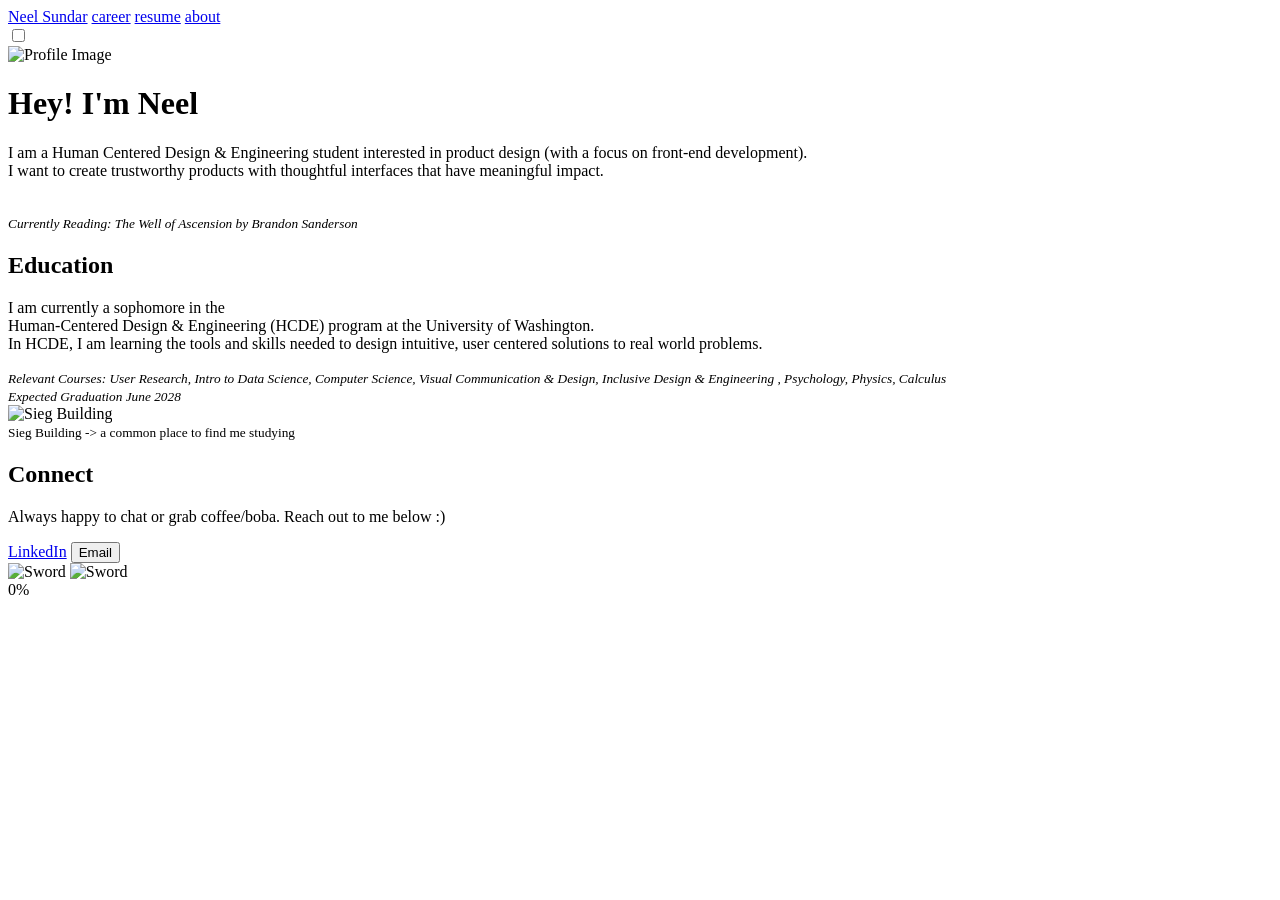
==== about.html @ bd40997f "Add files via upload" ====
<!DOCTYPE html>
<html lang="en">
<head>

  <meta charset="UTF-8" />
  <meta http-equiv="X-UA-Compatible" content="IE=edge">
  <meta name="viewport" content="width=device-width, initial-scale=1.0" />
  <title>Career | Neel Sundar</title>

  <link rel="stylesheet" href="css/styles.css" />
  <link href="https://fonts.googleapis.com/css2?family=JetBrains+Mono:wght@300;400;600&display=swap" rel="stylesheet">

</head>
<body>

<div class="astro-bg">
    <div class="sun"></div>
    <div class="moon"></div>
  </div>
<nav>
    <div class="nav-links">
      <a href="index.html">Neel Sundar</a>
      <a href="career.html">career</a>
      <a href="assets/images/Neel Sundar Resume.pdf" target = "_blank">resume</a>
      <a href="about.html">about</a>
    </div>

    <div class="theme-switch">
  <input type="checkbox" id="theme-toggle" />
  <label for="theme-toggle">
    <span class="toggle-circle"></span>
  </label>
  </div>
</nav>


<header class="hero">
  <div class="hero-container">

    <div class="hero-image">
      <img src="assets/images/profile.jpg" alt="Profile Image">
    </div>

    <div class="hero-text">
      <h1>Hey! I'm Neel</h1>
      <p>
        I am a Human Centered Design & Engineering student interested in product design (with a focus on front-end development). <br>
        I want to create trustworthy products with thoughtful interfaces that have meaningful impact. <br>
      </p>
      <small><br><i>Currently Reading: The Well of Ascension by Brandon Sanderson</i></small>
    </div>


  </div>

  <div class="hero-container">


    <div class="hero-text">
      <h2>Education</h2>
      <p>
        I am currently a sophomore in the <br>Human-Centered Design & Engineering (HCDE) program at the University of Washington.<br>
        In HCDE, I am learning the tools and skills needed to design intuitive, user centered solutions to real world problems.
    
      </p>
      <small><i>Relevant Courses: User Research, Intro to Data Science, Computer Science, Visual Communication & Design, Inclusive Design & Engineering
        , Psychology, Physics, Calculus <br> Expected Graduation June 2028</i></small>
    </div>


    <div class="hero-image">
      <img src="assets/images/Education.jpg" alt="Sieg Building">
      <small><br>Sieg Building -> a common place to find me studying</small>
    </div>
  </div>

</header>

<section class="connect">
  <h2>Connect</h2>
  <p>Always happy to chat or grab coffee/boba. Reach out to me below :)</p>

  <div class="connect-links">
    <a href="https://www.linkedin.com/in/neel-sundar/" target="_blank" class="connect-btn">LinkedIn</a>
    <button id="copy-email" class="connect-btn">Email</button>
  </div>
</section>



<div class="sword-scene">
  <img src="assets/images/BlackSwordDrawing.svg"
       class="sword-img sword-sun"
       alt="Sword">

  <img src="assets/images/WhiteSwordDrawing.svg"
       class="sword-img sword-moon"
       alt="Sword">
  <div class="scroll-percentage" id="scrollPercentage">0%</div>
  <div class="fire"></div>
</div>
<script src="js/main.js"></script>
</body>
</html>
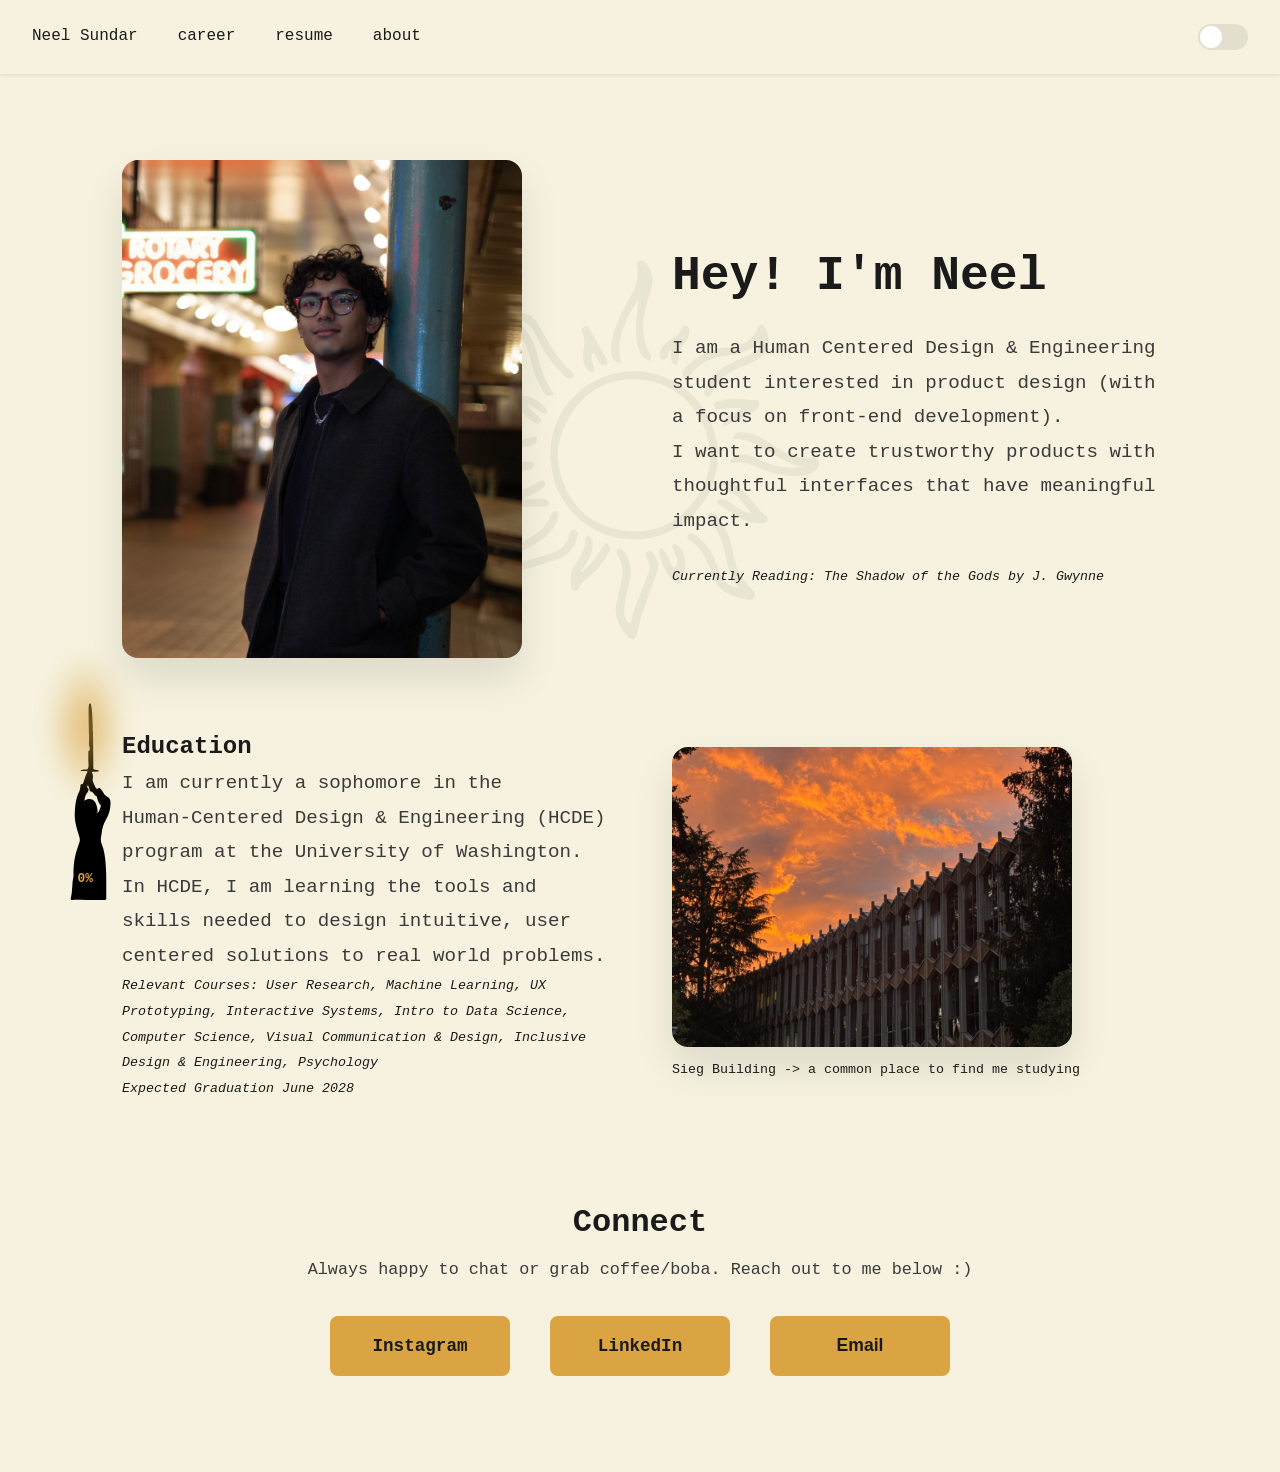
==== commit 11517bb3: "Add files via upload Changed read me + insta ANd added new preojects index.html" ====
--- a/about.html
+++ b/about.html
@@ -47,7 +47,7 @@
         I am a Human Centered Design & Engineering student interested in product design (with a focus on front-end development). <br>
         I want to create trustworthy products with thoughtful interfaces that have meaningful impact. <br>
       </p>
-      <small><br><i>Currently Reading: The Well of Ascension by Brandon Sanderson</i></small>
+      <small><br><i>Currently Reading: The Shadow of the Gods by J. Gwynne</i></small>
     </div>
 
 
@@ -63,8 +63,7 @@
         In HCDE, I am learning the tools and skills needed to design intuitive, user centered solutions to real world problems.
     
       </p>
-      <small><i>Relevant Courses: User Research, Intro to Data Science, Computer Science, Visual Communication & Design, Inclusive Design & Engineering
-        , Psychology, Physics, Calculus <br> Expected Graduation June 2028</i></small>
+      <small><i>Relevant Courses: User Research, Machine Learning, UX Prototyping, Interactive Systems, Intro to Data Science, Computer Science, Visual Communication & Design, Inclusive Design & Engineering, Psychology <br> Expected Graduation June 2028</i></small>
     </div>
 
 
@@ -81,6 +80,8 @@
   <p>Always happy to chat or grab coffee/boba. Reach out to me below :)</p>
 
   <div class="connect-links">
+    <a href="https://www.instagram.com/neel_sxndar/" target="_blank" class="connect-btn">Instagram</a>
+
     <a href="https://www.linkedin.com/in/neel-sundar/" target="_blank" class="connect-btn">LinkedIn</a>
     <button id="copy-email" class="connect-btn">Email</button>
   </div>
--- a/css/styles.css
+++ b/css/styles.css
@@ -0,0 +1,895 @@
+/* =========================
+   THEME SYSTEM
+========================= */
+
+:root {
+  /* 🌞 SUN THEME (Default) */
+  --bg-color: #f6f2df;          /* warm off-white */
+  --text-color: #1a1a1a;
+  --muted-text: #3a3a3a;
+  --accent-color: #d9a441;      /* warm gold */
+  --card-bg: #fff8e7;
+  --border-color: rgba(0, 0, 0, 0.08);
+}
+
+/* 🌙 MOON THEME */
+[data-theme="moon"] {
+  --bg-color: #0f1118;          /* deep dark base */
+  --text-color: #e6e9f0;
+  --muted-text: #c4cad8;
+  --accent-color: #4a6fa5;      /* greyish blue */
+  --card-bg: #161b26;
+  --border-color: rgba(255, 255, 255, 0.08);
+}
+
+
+/* =========================
+   RESET
+========================= */
+
+* {
+  margin: 0;
+  padding: 0;
+  box-sizing: border-box;
+}
+
+
+/* =========================
+   BASE
+========================= */
+
+body {
+  padding-top:100px;
+  font-family: "JetBrains Mono", "Courier New", monospace;
+  line-height: 1.6;
+
+  background: var(--bg-color);
+  color: var(--text-color);
+
+  padding-left: 2rem;
+  padding-right: 2rem;
+  padding-bottom: 2rem;
+  max-width: 1100px;
+  margin: 0 auto;
+
+  transition: background 0.3s ease, color 0.3s ease;
+}
+
+
+/* NAVIGATION */
+
+/* Fixed navbar */
+nav {
+  position: fixed;
+  top: 0;
+  left: 0;
+  width: 100%;
+  z-index: 1000;
+  display: flex;
+  justify-content: space-between; /* left = links, right = theme toggle */
+  align-items: center;
+  padding: 1.5rem 2rem; /* adjust to your original spacing */
+  background-color: var(--bg-color); /* optional */
+  box-shadow: 0 2px 4px var(--border-color); /* optional */
+}
+
+/* Keep nav links on the left */
+.nav-links {
+  display: flex;
+  gap: 40px;
+}
+
+
+
+nav a {
+  text-decoration: none;
+  color: var(--text-color);
+  font-weight: 500;
+  transition: color 0.2s ease;
+}
+
+nav a:hover {
+  color: var(--accent-color);
+}
+
+/* ========================= */
+/* THEME TOGGLE SWITCH */
+/* ========================= */
+
+/* Keep theme toggle on the right */
+.theme-switch {
+  display: flex;
+  align-items: center;
+}
+
+.theme-switch input {
+  display: none;
+}
+
+.theme-switch label {
+  width: 50px;
+  height: 26px;
+  background: var(--border-color);
+  border-radius: 50px;
+  position: relative;
+  cursor: pointer;
+  transition: background 0.3s ease;
+}
+
+.theme-switch .toggle-circle {
+  width: 22px;
+  height: 22px;
+  background: white;
+  border-radius: 50%;
+  position: absolute;
+  top: 2px;
+  left: 2px;
+  transition: transform 0.3s ease;
+}
+
+/* When checked → move circle */
+.theme-switch input:checked + label .toggle-circle {
+  transform: translateX(24px);
+}
+
+/* Dark mode active styling */
+[data-theme="moon"] .theme-switch label {
+  background: var(--accent-color);
+}
+
+/* =========================
+   HERO
+========================= */
+.career-section {
+  padding-top: 10px; /* adjust based on navbar height */
+}
+
+
+.hero h1 {
+  font-size: 3rem;
+  margin-bottom: 1rem;
+}
+
+.hero p {
+  font-size: 1.2rem;
+  max-width: 650px;
+  color: var(--muted-text);
+}
+
+
+/* =========================
+   WORK SECTION
+========================= */
+
+.featured-work {
+  margin-top: 4rem;
+}
+
+.project-grid {
+  display: grid;
+  grid-template-columns: repeat(auto-fit, minmax(260px, 1fr));
+  gap: 2rem;
+  margin-top: 2rem;
+}
+
+
+/* =========================
+   PROJECT CARD
+========================= */
+
+.project-card {
+  padding: 1.8rem;
+  background: var(--card-bg);
+  border: 1px solid var(--border-color);
+  border-radius: 12px;
+
+  text-decoration: none;
+  color: inherit;
+
+  transition: transform 0.3s ease, box-shadow 0.3s ease;
+}
+html {
+  overflow-y: scroll;
+}
+/* =========================
+   GLOBAL LINKS
+========================= */
+
+/* Base link style (outside navbar) */
+a {
+  text-decoration: none;
+  color: var(--accent-color);
+}
+
+/* Remove animation from navbar links */
+nav a {
+  color: var(--text-color);
+  transition: color 0.2s ease;
+}
+
+/* Keep your navbar hover color */
+nav a:hover {
+  color: var(--accent-color);
+}
+
+/* Animate NON-navbar links */
+body a:not(nav a) {
+  display: inline-block;
+  transition: transform 0.15s ease;
+}
+
+/* Grow slightly when clicked */
+body a:not(nav a):hover {
+  transform: scale(1.04);
+}
+
+.project-card:hover {
+  transform: translateY(-6px);
+  box-shadow: 0 10px 25px rgba(0, 0, 0, 0.08);
+}
+.project-item {
+  display: flex;
+  gap: 40px;
+  align-items: center;
+  padding: 30px 0;
+}
+
+.project-image img {
+  width: 200px;
+  border-radius: 12px;
+}
+
+.project-info {
+  max-width: 500px;
+}
+
+.project-item:visited {
+  color: inherit;   /* 🔥 removes purple visited color */
+}
+
+.project-link {
+  color: var(--accent-color);
+  font-weight: 500;
+}
+
+.project-item:hover .project-link {
+  opacity: 0.8;
+}
+
+
+/* ====================
+  Container 
+=====================*/
+.featured-work {
+  padding: 4rem 2rem;
+  max-width: 900px;
+  margin: 0 auto;
+}
+
+.section-title {
+  font-size: 2.5rem;
+  font-weight: 600;
+  margin-bottom: 1.5rem;
+  text-align: center;
+}
+
+/* Project List */
+.project-list {
+  display: flex;
+  flex-direction: column;
+  gap: 1.6rem;
+}
+
+/* Single Project */
+.project-item {
+  display: flex;
+  justify-content: space-between;
+  align-items: center;
+  padding: 1.4rem 1.8rem;
+  text-decoration: none;
+  border: 2px solid var(--border-color);
+  border-radius: 8px;
+  transition: all 0.25s ease;
+  background: var(--card-bg);
+}
+
+.project-item:hover {
+  border-color: var(--accent-color);
+  background: var(--bg-color);
+  transform: translateY(-3px);
+}
+
+.project-info h3 {
+  font-size: 1.6rem;
+  margin-bottom: 0.8rem;
+  font-weight: 600;
+  color: var(--text-color);
+}
+.project-info p {
+  font-size: 1.05rem;
+  color: var(--muted-text);   /* 🔥 use theme variable */
+  margin-bottom: 1rem;
+  line-height: 1.6;
+}
+
+/* Arrow on right */
+.arrow {
+  font-size: 1.5rem;
+  color: var(--muted-text);
+  transition: color 0.25s ease;
+}
+
+.project-item:hover .arrow {
+  color: var(--muted-text);
+}
+
+/* ========================= */
+/* HERO LAYOUT */
+/* ========================= */
+
+.hero-container {
+  display: grid;
+  grid-template-columns: 1fr 1fr;
+  gap: 4rem;
+  align-items: center;
+  padding-top: 60px;
+}
+
+
+/* Image */
+
+.hero-image img {
+  width: 100%;
+  max-width: 400px;
+  border-radius: 16px;
+  object-fit: cover;
+  box-shadow: 0 20px 40px rgba(0, 0, 0, 0.1);
+}
+
+/* Text */
+
+.hero-text h1 {
+  font-size: 3rem;
+  margin-bottom: 1rem;
+}
+
+.hero-text p {
+  font-size: 1.2rem;
+  line-height: 1.8;
+  color: var(--muted-text);
+  max-width: 500px;
+}
+
+@media (max-width: 768px) {
+  .hero-container {
+    grid-template-columns: 1fr;
+    text-align: center;
+  }
+
+  .hero-image {
+    display: flex;
+    justify-content: center;
+  }
+}
+
+/* =========================
+   BUTTONS
+========================= */
+
+button {
+  background: var(--accent-color);
+  color: white;
+  border: none;
+  padding: 0.6rem 1.2rem;
+  border-radius: 8px;
+  cursor: pointer;
+  font-weight: 500;
+
+  transition: opacity 0.2s ease, transform 0.2s ease;
+}
+
+button:hover {
+  opacity: 0.85;
+  transform: scale(1.05);
+}
+
+
+.swap-word {
+  color: var(--accent-color);
+  position: relative;
+}
+
+/* Blinking cursor */
+.swap-word::after {
+  content: "|";
+  margin-left: 4px;
+  animation: blink 2s infinite;
+}
+
+@keyframes blink {
+  0%, 50%, 100% { opacity: 1; }
+  25%, 75% { opacity: 0; }
+}
+
+/* =========================
+   HOME IDENTITY SECTION
+========================= */
+
+.hero-identity {
+  min-height: 80vh;      /* full viewport height */
+  display: flex;
+  align-items: center;     /* vertically center the hero content */
+  justify-content: center; /* horizontal center */
+  padding: 4rem 0 4rem 0;         /* optional padding */
+}
+
+.hero-identity-container {
+  max-width: 900px;
+  display: flex;
+  flex-direction: column;
+  gap: 1.2rem;
+  position: relative;
+}
+
+.hero-name {
+  font-family: 'JetBrains Mono', monospace;
+  font-size: clamp(3rem, 6vw, 5rem);
+  font-weight: 500;
+  transition: all 0.3s ease;
+  cursor: pointer;
+  user-select: none;
+}
+
+/* Click Interaction */
+.hero-name.active {
+  letter-spacing: 0.3em;
+  text-transform: uppercase;
+}
+
+/* Role Styling */
+.hero-role {
+  font-size: 1.2rem;
+  color: var(--muted-text);
+  letter-spacing: 0.08em;
+  text-transform: uppercase;
+  white-space: nowrap;
+}
+
+.swap-word {
+  color: var(--accent-color);
+}
+/* =========================
+   SCROLL ARROW
+========================= */
+
+.scroll-indicator {
+  position: absolute;
+  bottom: 2.5rem;
+  font-size: 1.5rem;
+  color: var(--muted-text);
+  opacity: 0.6;
+  animation: bounce 2s infinite;
+  cursor: pointer;
+  user-select: none;
+}
+
+/* Center it horizontally */
+.hero-identity {
+  position: relative; /* required for absolute positioning */
+}
+
+/* Animation */
+@keyframes bounce {
+  0%, 100% {
+    transform: translateY(0);
+  }
+  50% {
+    transform: translateY(10px);
+  }
+}
+
+.case-container{
+max-width:800px;
+margin:0 auto;
+padding-top: 100px;
+}
+
+.case-hero{
+  display: block;
+  margin: 40px auto;
+
+  width: 100%;
+  max-width: 700px;
+
+  border-radius: 12px;
+  box-shadow: 0 12px 20px rgba(0, 0, 0, 0.08);
+}
+
+/*
+.case-hero{
+  display:block;
+  margin:40px auto;
+  width:100%;
+  max-width:600px;
+}*/
+
+.case-summary{
+margin-top:2rem;
+}
+
+.case-facts{
+display:grid;
+grid-template-columns:repeat(3,1fr);
+gap:2rem;
+margin:1.5rem 0;
+}
+
+.case-section{
+margin-top:4rem;
+}
+
+.case-section img{
+width:100%;
+max-width: 700px;
+display: block;
+border-radius:10px;
+margin:25px auto;
+box-shadow:0 10px 30px rgba(0,0,0,0.08);
+}
+.case-section ul {
+  padding-left: 1.5rem;
+  margin-left: 0;
+}
+
+
+/* =========================
+   CONNECT SECTION
+========================= */
+.connect {
+  text-align: center;
+  margin: 6rem 0 4rem; /* spacing from other sections */
+}
+
+.connect h2 {
+  font-size: 2rem;
+  font-weight: 600;
+  margin-bottom: 0.5rem;
+}
+
+.connect p {
+  font-size: 1.05rem;
+  color: var(--muted-text);
+  margin-bottom: 2rem;
+}
+
+.connect-links {
+  display: flex;
+  justify-content: center;
+  gap: 2.5rem; /* spacing between buttons */
+  flex-wrap: wrap;
+}
+
+.connect-btn {
+  display: inline-block;
+  padding: 1rem 2rem;
+  font-size: 1.1rem;
+  font-weight: 600;
+  background: var(--accent-color);
+  color: var(--text-color);
+  border: none;
+  border-radius: 8px;
+  text-decoration: none;
+  cursor: pointer;
+
+  /* fix size to prevent jumping */
+  min-width: 180px; 
+  text-align: center;
+
+  transition: transform 0.2s ease, opacity 0.2s ease;
+}
+
+.connect-btn:hover {
+  transform: translateY(-3px);
+  opacity: 0.9;
+}
+
+.connect-btn:active {
+  transform: translateY(-3px);
+  opacity: 0.9;
+}
+/* =========================
+   FOOTER / CONNECT
+========================= 
+.connect-footer {
+  text-align: center;
+  padding: 4rem 2rem;
+  background: var(--card-bg); /* subtle footer background
+  border-top: 1px solid var(--border-color);
+}
+
+.connect-footer p {
+  font-size: 1.05rem;
+  color: var(--muted-text);
+  margin-bottom: 2rem;
+}
+
+.connect-links {
+  display: flex;
+  justify-content: center;
+  gap: 3rem;
+  flex-wrap: wrap;
+}
+
+.connect-btn {
+  display: inline-block;
+  padding: 1rem 2rem;
+  font-size: 1.2rem;
+  font-weight: 600;
+  background: var(--accent-color);
+  color: var(--text-color);
+  border: none;
+  border-radius: 8px;
+  text-decoration: none;
+  cursor: pointer;
+
+  width: 180px; /* fixed width to prevent jump
+  text-align: center;
+
+  transition: transform 0.2s ease, opacity 0.2s ease;
+}
+
+.connect-btn:hover {
+  transform: translateY(-3px);
+  opacity: 0.9;
+}
+
+.connect-btn:active {
+  transform: translateY(-3px);
+  opacity: 0.9;
+}
+*/
+/* =========================
+   SUN / MOON CENTERED BACKGROUND
+========================= */
+.astro-bg {
+  position: fixed;
+  top: 0;
+  left: 0;
+  width: 100%;
+  height: 100%;
+  pointer-events: none; /* click-through */
+  z-index: -1; /* behind all content */
+  display: flex;
+  align-items: center;
+  justify-content: center;
+}
+
+.astro-bg .sun,
+.astro-bg .moon {
+  position: absolute;
+  width: 1000px;   /* adjust size */
+  height: 1000px;
+  background-size: contain;
+  background-repeat: no-repeat;
+  background-position: center;
+  transition: opacity 0.5s ease, transform 0.5s ease;
+}
+
+/* Sun SVG */
+.astro-bg .sun {
+  background-image: url('../assets/images/SunDrawing.svg');
+  opacity: 0.05;
+}
+
+/* Moon SVG */
+.astro-bg .moon {
+  background-image: url('../assets/images/MoonDrawing.svg');
+  opacity: 0; /* hidden initially */
+  width: 1000px;
+  height: 1000px;
+
+  transform: translate(-50px);
+
+}
+
+/* TOGGLE: Moon theme */
+[data-theme="moon"] .astro-bg .sun {
+  opacity: 0;
+  transform: scale(0.8);
+}
+
+[data-theme="moon"] .astro-bg .moon {
+  opacity: 0.7;
+  transform: scale(1) translate(-50px);
+}
+/* =========================
+   SWORD + FIRE
+========================= */
+
+.sword-scene {
+  position: fixed;
+  bottom: 0;
+  left: 0;
+
+  width: 220px;
+  height: 420px;
+
+  pointer-events: none;
+  z-index: -1; /* stays behind content */
+}
+
+/* Sword image */
+.sword-img {
+  position: absolute;
+  bottom: 0;
+  left: 10px;
+
+  width: 160px;
+  height: auto;
+}
+/* default = sun theme */
+
+.sword-sun {
+  opacity: 1;
+}
+
+.sword-moon {
+  opacity: 0;
+}
+
+/* moon theme swap */
+
+[data-theme="moon"] .sword-sun {
+  opacity: 0;
+}
+
+[data-theme="moon"] .sword-moon {
+  opacity: 1;
+}
+.fire {
+  position: absolute;
+  bottom: 98px;
+  left: 46px;
+  width: 80px;
+  height: 150px;
+  background: radial-gradient(
+    ellipse at center,
+    var(--accent-color) 0%,
+    transparent 70%
+  );
+  filter: blur(10px);
+  opacity: 0.7;
+
+  animation: fireFlicker 3s infinite ease-in-out;
+
+}
+/* Flame flicker */
+@keyframes fireFlicker {
+
+  0% {
+    transform: scaleY(1) scaleX(1);
+    opacity: 0.7;
+  }
+
+  50% {
+    transform: scaleY(1.1) scaleX(0.95);
+    opacity: 0.9;
+  }
+
+  100% {
+    transform: scaleY(1) scaleX(1);
+    opacity: 0.7;
+  }
+
+}
+
+
+/* =========================
+   IMAGE ZOOM MODAL
+========================= */
+
+.image-modal {
+  display: none;
+  position: fixed;
+  z-index: 2000;
+  padding-top: 60px;
+  left: 0;
+  top: 0;
+  width: 100%;
+  height: 100%;
+
+  background: rgba(0, 0, 0, 0.85);
+}
+
+.modal-content {
+  display: block;
+  margin: auto;
+  width: 95vh;      /* almost full screen width */
+  max-width: 1200px; /* optional max for really big screens */
+  height: auto;     /* keep aspect ratio */
+  max-height: 95vh; /* almost full viewport height */
+  border-radius: 10px;
+
+  animation: zoomIn 0.3s ease;
+}
+
+@keyframes zoomIn {
+  from {
+    transform: scale(0.8);
+    opacity: 0;
+  }
+  to {
+    transform: scale(1);
+    opacity: 1;
+  }
+}
+
+/* Close button */
+.close-modal {
+  position: absolute;
+  top: 25px;
+  right: 40px;
+  color: white;
+  font-size: 35px;
+  font-weight: bold;
+  cursor: pointer;
+}
+
+/* Make images clickable */
+.case-section img,
+.case-hero {
+  cursor: zoom-in;
+}
+
+.combined-images {
+  display: flex;       /* horizontal row */
+  gap: 10px;           /* space between images */
+  justify-content: center; /* center the row */
+}
+
+.combined-images img {
+  max-width: 200px;    /* adjust as needed */
+  height: auto;        /* maintain aspect ratio */
+  border-radius: 8px;  /* optional styling */
+  box-shadow: 0 4px 10px rgba(0,0,0,0.1);
+}
+.scroll-percentage {
+  position: absolute;
+  top: 95%;          /* vertical center of the sword figure */
+  left: 37%;         /* horizontal center */
+  transform: translate(-25%, -50%); /* truly center it */
+  
+  font-family: 'JetBrains Mono', monospace;
+  font-size: 0.8rem;    /* smaller than before */
+  font-weight: bold;
+  color: var(--accent-color);
+  text-shadow: 0 2px 4px rgba(0,0,0,0.5);
+
+  pointer-events: none; /* don't block clicks */
+  z-index: 10;
+}
+
+.responsive-scroll {
+  display: flex;
+  overflow-x: hidden;  /* hide scrollbar */
+  gap: 0.5rem;
+  width: 100%;
+}
+
+.responsive-scroll img {
+  flex: 0 0 auto;           /* don’t shrink */
+  width: calc(20% - 0.4rem);/* 5 per screen on desktop */
+  height: auto;
+  border-radius: 6px;
+}
+
+/* Responsive adjustments */
+@media (max-width: 1200px) {
+  .responsive-scroll img { width: calc(25% - 0.4rem); }
+}
+@media (max-width: 900px) {
+  .responsive-scroll img { width: calc(33.33% - 0.4rem); }
+}
+@media (max-width: 600px) {
+  .responsive-scroll img { width: calc(50% - 0.25rem); }
+}
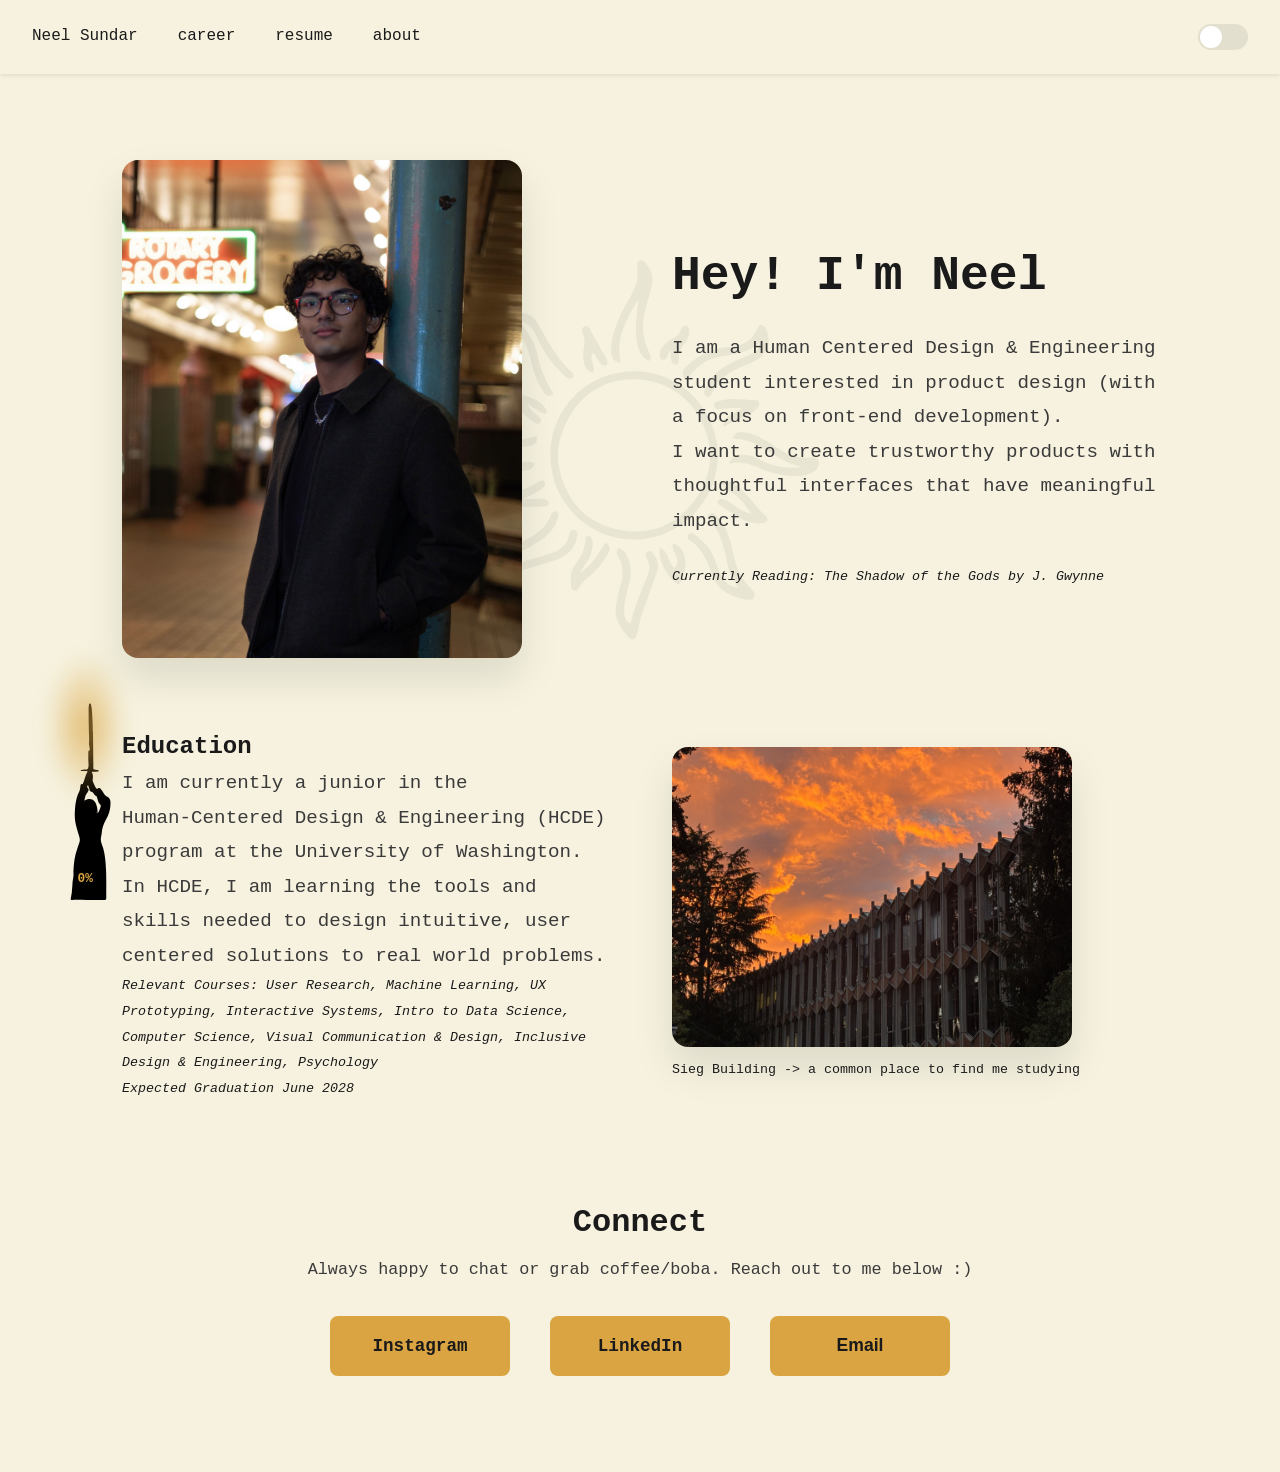
==== commit ab9edad8: "Update about.html" ====
--- a/about.html
+++ b/about.html
@@ -59,7 +59,7 @@
     <div class="hero-text">
       <h2>Education</h2>
       <p>
-        I am currently a sophomore in the <br>Human-Centered Design & Engineering (HCDE) program at the University of Washington.<br>
+        I am currently a junior in the <br>Human-Centered Design & Engineering (HCDE) program at the University of Washington.<br>
         In HCDE, I am learning the tools and skills needed to design intuitive, user centered solutions to real world problems.
     
       </p>
@@ -102,4 +102,4 @@
 </div>
 <script src="js/main.js"></script>
 </body>
-</html>+</html>
